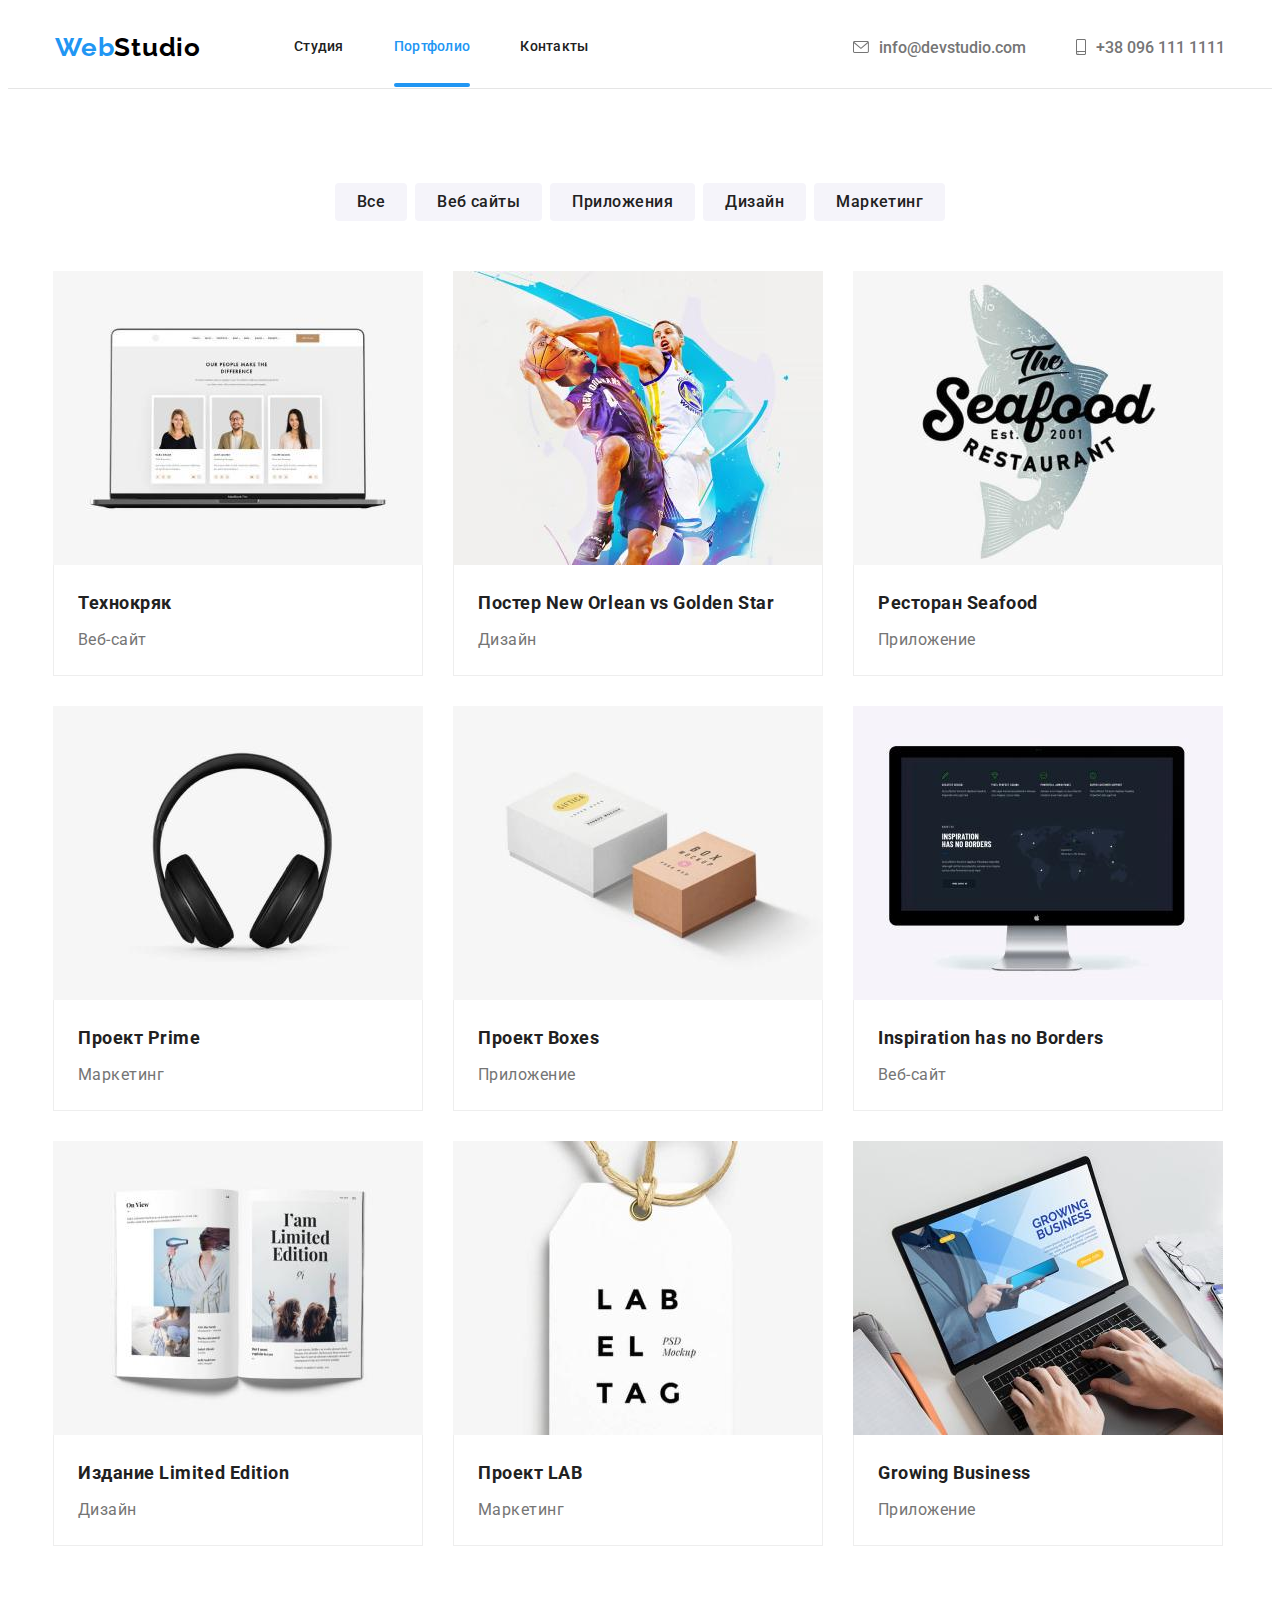
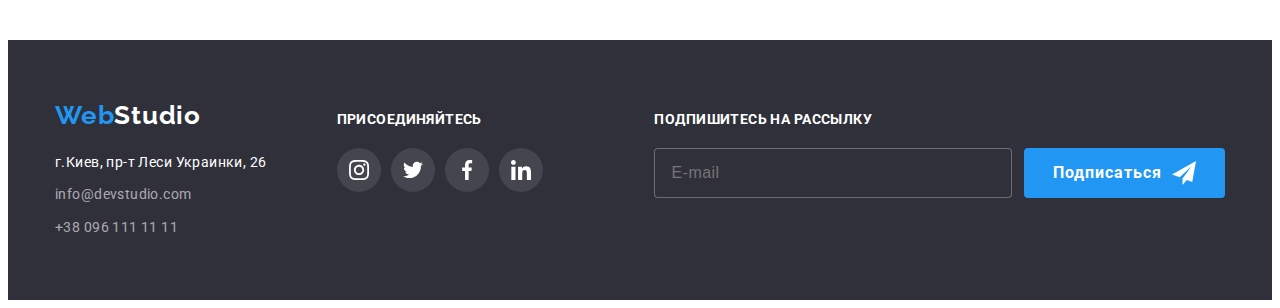
==== portfolio.html @ f805ab6b "fix" ====
<!DOCTYPE html>
<html lang="ru">
    <head>
        <meta charset="UTF-8" />
        <meta http-equiv="X-UA-Compatible" content="IE=edge" />
        <meta name="viewport" content="width=device-width, initial-scale=1.0" />
        <title>PortfolioWebStudio</title>
        <link rel="preconnect" href="https://fonts.googleapis.com" />
        <link rel="preconnect" href="https://fonts.gstatic.com" crossorigin />
        <link href="https://fonts.googleapis.com/css2?family=Raleway:wght@700&family=Roboto:wght@400;500;700;900&display=swap" rel="stylesheet" />
        <link
            rel="stylesheet"
            href="https://cdnjs.cloudflare.com/ajax/libs/modern-normalize/1.1.0/modern-normalize.min.css"
            integrity="sha512-wpPYUAdjBVSE4KJnH1VR1HeZfpl1ub8YT/NKx4PuQ5NmX2tKuGu6U/JRp5y+Y8XG2tV+wKQpNHVUX03MfMFn9Q=="
            crossorigin="anonymous"
            referrerpolicy="no-referrer"
        />
        <link rel="stylesheet" href="https://cdnjs.cloudflare.com/ajax/libs/animate.css/4.1.1/animate.min.css" />
        <link rel="stylesheet" href="./css/styles.css" />
    </head>

    <!-- body -->

    <body>
        <!-- top line bd -->
        <header class="header">
            <div class="container header-container">
                <!-- Menu Nav -->
                <nav class="header-nav current">
                    <a href="./index.html" class="header-logo link logo">Web<span class="header-logo-dark">Studio</span> </a>
                    <ul class="nav-menu list">
                        <li class="menu-item">
                            <a class="menu-link link menu-hover" href="./index.html">
                                Студия
                            </a>
                        </li>
                        <li class="menu-item">
                            <a class="menu-link link current" href="./portfolio.html">
                                Портфолио
                            </a>
                        </li>
                        <li class="menu-item">
                            <a class="menu-link link" href="Контакты"> Контакты</a>
                        </li>
                    </ul>
                </nav>
                <ul class="header-connect-menu list">
                    <li class="header-connect-item">
                        <a class="header-connect-link header-connect-mail link" href="e-mail.info@devstudio.com">
                            <svg class="envelope-icon" width="16" height="12">
                                <use href="./images/icons.svg#icon-envelope"></use>
                            </svg>
                            info@devstudio.com
                        </a>
                    </li>
                    <li class="header-connect-item">
                        <a class="header-connect-link header-connect-tel link" href="tel:+380961111111">
                            <svg class="tel-icon" width="10" height="16">
                                <use href="./images/icons.svg#icon-smartphone"></use>
                            </svg>
                            +38 096 111 1111
                        </a>
                    </li>
                </ul>
            </div>
        </header>

        <!-- main content -->
        <main>
            <!-- portfolio -->
            <section class="portfolio">
                <!-- portfolio container -->
                <!-- <div class="portfolio-container"> -->

                <!-- portfolio button -->
                <ul class="btn-list list">
                    <li class="btn-link">
                        <button class="btn-portfolio" type="button">Все</button>
                    </li>
                    <li class="btn-link">
                        <button class="btn-portfolio" type="button">Веб сайты</button>
                    </li>
                    <li class="btn-link">
                        <button class="btn-portfolio" type="button">Приложения</button>
                    </li>
                    <li class="btn-link">
                        <button class="btn-portfolio" type="button">Дизайн</button>
                    </li>
                    <li class="btn-link">
                        <button class="btn-portfolio" type="button">Маркетинг</button>
                    </li>
                </ul>

                <!-- projects -->
                <!-- projects container -->
                <ul class="projects-list list">
                    <li class="projects-item">
                        <a href="#" class="projects-link link">
                            <div class="projects-item-wrap">
                                <img src="./images/project1.jpg" width="370" height="294" alt="web site" />
                                <p class="projects-description">
                                    Технокряк это современная площадка распространения коронавируса. Компании используют эту платформу для цифрового шпионажа и атак на защищённые сервера конкурентов.
                                </p>
                            </div>
                            <div class="projects-title-container">
                                <h3 class="projects-title">Технокряк</h3>
                                <p class="projects-text">Веб-сайт</p>
                            </div>
                        </a>
                    </li>
                    <li class="projects-item">
                        <a href="#" class="projects-link link">
                            <div class="projects-item-wrap">
                                <img src="./images/project2.jpg" width="370" height="294" alt="designer poster" />
                                <p class="projects-description">
                                    Технокряк это современная площадка распространения коронавируса. Компании используют эту платформу для цифрового шпионажа и атак на защищённые сервера конкурентов.
                                </p>
                            </div>
                            <div class="projects-title-container">
                                <h3 class="projects-title">Постер New Orlean vs Golden Star</h3>
                                <p class="projects-text">Дизайн</p>
                            </div>
                        </a>
                    </li>
                    <li class="projects-item">
                        <a href="#" class="projects-link link">
                            <div class="projects-item-wrap">
                                <img src="./images/project3.jpg" width="370" height="294" alt="application restaurant" />
                                <p class="projects-description">
                                    Технокряк это современная площадка распространения коронавируса. Компании используют эту платформу для цифрового шпионажа и атак на защищённые сервера конкурентов.
                                </p>
                            </div>
                            <div class="projects-title-container">
                                <h3 class="projects-title">Ресторан Seafood</h3>
                                <p class="projects-text">Приложение</p>
                            </div>
                        </a>
                    </li>
                    <li class="projects-item">
                        <a href="#" class="projects-link link">
                            <div class="projects-item-wrap">
                                <img src="./images/project4.jpg" width="370" height="294" alt="marketing prime" />
                                <p class="projects-description">
                                    Технокряк это современная площадка распространения коронавируса. Компании используют эту платформу для цифрового шпионажа и атак на защищённые сервера конкурентов.
                                </p>
                            </div>
                            <div class="projects-title-container">
                                <h3 class="projects-title">Проект Prime</h3>
                                <p class="projects-text">Маркетинг</p>
                            </div>
                        </a>
                    </li>
                    <li class="projects-item">
                        <a href="#" class="projects-link link">
                            <div class="projects-item-wrap">
                                <img src="./images/project5.jpg" width="370" height="294" alt="application boxes" />
                                <p class="projects-description">
                                    Технокряк это современная площадка распространения коронавируса. Компании используют эту платформу для цифрового шпионажа и атак на защищённые сервера конкурентов.
                                </p>
                            </div>
                            <div class="projects-title-container">
                                <h3 class="projects-title">Проект Boxes</h3>
                                <p class="projects-text">Приложение</p>
                            </div>
                        </a>
                    </li>
                    <li class="projects-item">
                        <a href="#" class="projects-link link">
                            <div class="projects-item-wrap">
                                <img src="./images/project6.jpg" width="370" height="294" alt="web site inspiration" />
                                <p class="projects-description">
                                    Технокряк это современная площадка распространения коронавируса. Компании используют эту платформу для цифрового шпионажа и атак на защищённые сервера конкурентов.
                                </p>
                            </div>
                            <div class="projects-title-container">
                                <h3 class="projects-title">Inspiration has no Borders</h3>
                                <p class="projects-text">Веб-сайт</p>
                            </div>
                        </a>
                    </li>
                    <li class="projects-item">
                        <a href="#" class="projects-link link">
                            <div class="projects-item-wrap">
                                <img src="./images/project7.jpg" width="370" height="294" alt="designer limited edition" />
                                <p class="projects-description">
                                    Технокряк это современная площадка распространения коронавируса. Компании используют эту платформу для цифрового шпионажа и атак на защищённые сервера конкурентов.
                                </p>
                            </div>
                            <div class="projects-title-container">
                                <h3 class="projects-title">Издание Limited Edition</h3>
                                <p class="projects-text">Дизайн</p>
                            </div>
                        </a>
                    </li>
                    <li class="projects-item">
                        <a href="#" class="projects-link link">
                            <div class="projects-item-wrap">
                                <img src="./images/project8.jpg" width="370" height="294" alt="marketing lab" />
                                <p class="projects-description">
                                    Технокряк это современная площадка распространения коронавируса. Компании используют эту платформу для цифрового шпионажа и атак на защищённые сервера конкурентов.
                                </p>
                            </div>
                            <div class="projects-title-container">
                                <h3 class="projects-title">Проект LAB</h3>
                                <p class="projects-text">Маркетинг</p>
                            </div>
                        </a>
                    </li>
                    <li class="projects-item">
                        <a href="#" class="projects-link link">
                            <div class="projects-item-wrap">
                                <img src="./images/project9.jpg" width="370" height="294" alt="crowing business" />
                                <p class="projects-description">
                                    Технокряк это современная площадка распространения коронавируса. Компании используют эту платформу для цифрового шпионажа и атак на защищённые сервера конкурентов.
                                </p>
                            </div>
                            <div class="projects-title-container">
                                <h3 class="projects-title">Growing Business</h3>
                                <p class="projects-text">Приложение</p>
                            </div>
                        </a>
                    </li>
                </ul>
                <!-- </div> -->
            </section>
        </main>

        <!-- footer -->
        <footer class="footer">
            <div class="container footer-container">
                <div class="footer-nav">
                    <a class="footer-logo logo link" href="./index.html">Web<span class="footer-logo-light">Studio</span></a>

                    <!-- address -->
                    <address class="footer-address">
                        <ul class="footer-address-menu list">
                            <li class="footer-address-connect">
                                <a class="footer-address-link link" href="https://goo.gl/maps/Ejw2aS4fVwMZo3iX7" target="blank" rel="noopener noreferrer">г.Киев, пр-т Леси Украинки, 26</a>
                            </li>
                            <li class="footer-address-connect">
                                <a class="footer-address-link footer-e-mail link" href="info@devstudio.com">info@devstudio.com</a>
                            </li>
                            <li class="footer-address-connect">
                                <a class="footer-address-link footer-tel link" href="tel:+380961111111">+38 096 111 11 11</a>
                            </li>
                        </ul>
                    </address>
                </div>

                <!-- social-container -->
                <div class="social-container">
                    <b class="social-title">
                        ПРИСОЕДИНЯЙТЕСЬ
                    </b>
                    <ul class="social-nav list">
                        <li class="social-item">
                            <a href="" class="social-link social-link-dark">
                                <svg class="social-icon-white" width="20" height="20">
                                    <use href="./images/icons.svg#icon-instagram"></use>
                                </svg>
                            </a>
                        </li>
                        <li class="social-item">
                            <a href="" class="social-link social-link-dark">
                                <svg class="social-icon-white" width="20" height="20">
                                    <use href="./images/icons.svg#icon-twitter"></use>
                                </svg>
                            </a>
                        </li>
                        <li class="social-item">
                            <a href="" class="social-link social-link-dark">
                                <svg class="social-icon-white" width="20" height="20">
                                    <use href="./images/icons.svg#icon-facebook"></use>
                                </svg>
                            </a>
                        </li>
                        <li class="social-item">
                            <a href="" class="social-link social-link-dark">
                                <svg class="social-icon-white" width="20" height="20">
                                    <use href="./images/icons.svg#icon-linkedin"></use>
                                </svg>
                            </a>
                        </li>
                    </ul>
                </div>

                <!-- footer-form   -->

                <div class="footer-form-container">
                    <form action="#" class="footer-form">
                        <b class="social-title">
                            ПОДПИШИТЕСЬ НА РАССЫЛКУ
                        </b>

                        <div class="footer-form-container">
                            <label class="footer-label">
                                <input class="footer-form-input" type="email" name="user-mail" placeholder="E-mail" />
                            </label>

                            <button class="footer-form-button" type="submit">
                                Подписаться
                                <svg class="footer-icon-send" width="24" height="24">
                                    <use href="./images/icons.svg#icon-send"></use>
                                </svg>
                            </button>
                        </div>
                    </form>
                </div>
            </div>
        </footer>
    </body>
</html>
---- css/styles.css ----
:root {
--header-color: #212121;
--second-header-color: #757575;
--title-color: #FFFFFF;
--accent-color: #2196F3;
--secondary-accent-color: #188CE8;
--background-origin-color: #2F303A;
--header-logo-dark-color: #000000;
--background-team-color: #F5F4FA;
--icon-color: #AFB1B8;
--modal-btn-color: #0000001A;
--modal-button-shadow-color: #00000026;
--projects-border-color:#EEEEEE;

--projects-shadow-color: rgba(0, 0, 0, 0.25);
--modal-form-message-color: rgba(117, 117, 117, 0.5);
--modal-border-color: rgba(33, 33, 33, 0.2);
--linear-gradient-color: rgba(47, 48, 58, 0.4);
--what-we-do-color: rgba(47, 48, 58, 0.8);
--social-link-dark-color: rgba(255, 255, 255, .1);
--backdrop-color: rgba(0, 0, 0, 0.1);
--projects-description-color: rgba(33, 150, 243, 0.9);
--footer-contacts-color: rgba(255, 255, 255, 0.6);
--footer-form-color: rgba(255, 255, 255, 0.3);
--footer-form-filter-color:  rgba(0, 0, 0, 0.15);

--team-box-shadow-color: 
        0px 1px 3px rgba(0, 0, 0, 0.12), 
        0px 1px 1px rgba(0, 0, 0, 0.14),
        0px 2px 1px rgba(0, 0, 0, 0.2);
--btn-portfolio-shadow-color: 
        0px 3px 1px rgba(0, 0, 0, 0.1), 
        0px 1px 2px rgba(0, 0, 0, 0.08), 
        0px 2px 2px rgba(0, 0, 0, 0.12);
--modal-shadow-color: 
        0px 1px 3px rgba(0, 0, 0, 0.12), 
        0px 1px 1px rgba(0, 0, 0, 0.14), 
        0px 2px 1px rgba(0, 0, 0, 0.2);
   
--transition: 250ms cubic-bezier(0.4, 0, 0.2, 1);

--primary-font: Roboto,'Segoe UI', Oxygen, Ubuntu, Cantarell,'Open Sans', 'Helvetica Neue', sans-serif;;
--logo-font: Raleway;
}

html {
    box-sizing: border-box;
    scroll-behavior: inherit;
}

*,
*::after,
*::before {
    box-sizing: inherit;
}

    p, 
    h1, 
    h2, 
    h3, 
    h4, 
    h5, 
    h6 {
        margin: 0;
    } 

    ul {
        margin: 0;
        padding: 0;
    }

    body {
        font-style: normal;
        font-family: var(--primary-font);
        color:var(--header-color);
    }

    button {
        cursor: pointer;
        padding: 0;
        border: none;
        font: inherit;
        color: inherit;
        background-color: transparent;
        cursor: pointer;
    }

    address {
        font-style: normal;
        /* or */
        font-style: inherit;
        }

    img {
        display: block;
        max-width: 100%;
        height: auto;
        }

    ul {
        list-style-type: none;
        padding-left: o;
        margin: 0;
    }

    a {
        text-decoration: none;
        color: inherit;
    }

    .container {
        width: 1200px;
        padding-left: 15px;
        padding-right: 15px;
        margin-left: auto;
        margin-right: auto;
    }

    .visually-hidden {
        position: absolute;
        white-space: nowrap;
        width: 1px;
        height: 1px;
        overflow: hidden;
        border: 0;
        padding: 0;
        clip: rect(0 0 0 0);
        clip-path: inset(50%);
        margin: -1px;
    }
    
    .list {
        list-style: none;
        padding-left: 0;
        margin: 0;
    }
    
    .link {
        text-decoration: none;
        color: inherit;
    }

      /* --------------- logo --------------- */
    
    .logo {
        font-family: var(--logo-font);
        font-weight: bold;
        font-size: 26px;
        line-height: 1.19;
        letter-spacing: 0.03em;
        color: var(--accent-color);
    }

    .header-logo {
        margin-right: 93px;    
    }
    
    .header-logo-dark {
        color: var(--header-logo-dark-color);
    }

    .footer-logo {
        display: block;
        margin-bottom: 20px;
    }

    .footer-logo-light {
        color: var(--title-color);
    }

    /* --------------- header ---------------*/

    .header {
        border-bottom: 1px solid #E5E5E5;
        padding-top: 24px;
        padding-bottom: 25px;
    }

    .header-container {
        display: flex;
        align-items: center;
    }

    .header-connect-menu {
        display: flex;
        align-items: center;
        margin-left: auto;
    }
    
    .envelope-icon,
    .tel-icon {
        fill: currentColor;
        margin-right: 10px;
    }

    /* --------------- nav --------------- */

   .header-nav .current {
        color: var(--accent-color);
    } 
    .header-nav {
        display: flex;
        align-items: center;
    }

   .nav-menu {
        display: flex;
        font-size: 14px; 
        line-height: 1.14;
    }

    .menu-link {
        font-weight: 500;
        letter-spacing: 0.02em;
        color: var(--header-color);
        transition: color var(--transition);
        position: relative;
    }

    .menu-link.current::after {
        content: "";
        width: 100%;
        height: 4px;
        bottom: -33px;
        left: 0;
        border-radius: 2px;
        display: block;
        background-color: var(--accent-color);
        position: absolute;
    }

    .menu-item:not(:last-child),
    .header-connect-item:not(:last-child) {
        margin-right: 50px;
    }
    
    .menu-link:hover, 
    .menu-link:focus {
        color: var(--accent-color);
    }
    
    .header-connect-link {
        display: flex;
        align-items: center;
        font-weight: 500;
        color: var(--second-header-color);
        transition: color var(--transition);
    }
    
    .header-connect-link:hover, 
    .header-connect-link:focus {
        color: var(--accent-color);
    }
    
    /* --------------- hero --------------- */
    
    .hero {
        padding-top: 200px;
        padding-bottom: 200px;
        background-color: var(--background-origin-color);
        background-image: linear-gradient(var(--linear-gradient-color),
        var(--linear-gradient-color)),
        url(../images/img-hero.jpg);
        background-repeat: no-repeat;
        background-size: cover;
        background-position: center;
        max-width: 1600px;
        margin: 0 auto;
    }

    .hero-container {
        display: column;
    }
    
    .hero-title {
        font-weight: 900;
        font-size: 44px;
        line-height: 1.36;
        text-align: center;
        letter-spacing: 0.06em;
        text-transform: uppercase;
        color: var(--title-color);
        width: 696px;
        margin: 0 auto;
        margin-bottom: 30px;
    }
    
    /* --------------- hero button --------------- */
    
    .hero-btn,
    .projects-text {
        font-size: 16px;
        line-height: 1.87;
    }
    
    .hero-btn {
        cursor: pointer;
        font-family: inherit;
        font-weight: bold;
        display: block;
        padding: 10px 32px;
        letter-spacing: 0.06em;
        color: var(--title-color);
        background-color: var(--accent-color);
        border-radius: 4px;
        margin: 0 auto;
        transition: background-color var(--transition),
        color var(--transition);
    }

    .hero-btn:hover, 
    .hero-btn:focus {
        background-color: var(--secondary-accent-color);
    }
    
    /* --------------- items --------------- */

    .feature-item:not(:last-child),
    .typography-item:not(:last-child),
    .team-item:not(:last-child){
    margin-right: 30px;
    }
    
    /* --------------- feature --------------- */
    
    .feature {
        padding-top: 94px;
        padding-bottom: 94px;
    }

    .feature-list {
        display: flex;
    }

    .feature-item {
        width: 270px;
    }

    .icon-feature {
        display: flex;
        align-items: center;
        justify-content: center;
        width: 100%;
        height: 120px;
        background-color: var(--background-team-color);
        border-radius: 4px;
        margin-bottom: 30px;
    }

    .feature-title {
        font-style: normal;
        font-weight: bold;
        font-size: 14px;
        line-height: 1.14;
        letter-spacing: 0.03em;
        text-transform: uppercase;
        color: var(--header-color);
        margin-bottom: 10px;
    }
    
    .feature-text {
        font-size: 14px;
        line-height: 1.71;
        letter-spacing: 0.03em;
        color: var(--second-header-color);
    }
        
    /* --------------- typography --------------- */

    .typography {
        padding-bottom: 94px;
    }

    .typography-list {
        display: flex;
        justify-content: space-between;
    }

    .typography-item {
        width: 370px;
    }

    .typography-item-thumb {
        display: flex;
        position: relative;
        background-color: var(--linear-gradient-color);
    }


   .typography-thumb-about {
        width: 100%;
        text-align: center;
        max-width: 100%;
        height: 70px;
        padding-top: 27px;
        padding-bottom: 27px;
        position: absolute;
        background-color: var(--what-we-do-color);
        bottom: 0;
    }

    .typography-item-about {
        font-weight: bold;
        font-size: 14px;
        line-height: 1.14;
        letter-spacing: 0.03em;
        text-transform: uppercase;
        color: var(--title-color);
    }

    .what-we-do-item-text {
    font-weight: 700;
    font-size: 14px;
    line-height: 1.14px;
    letter-spacing: 0.03em;
    text-transform: uppercase;
    color: var(--secondary-title-color);
    display: flex;
    align-items: center;
    justify-content: center;
    position: absolute;
    bottom: 0;
    width: 100%;
    height: 70px;
    background-color: var(--what-we-do-color);
}

    .typography-title,
    .team-title, 
    .clients-title {
        font-style: normal;
        font-weight: bold;
        font-size: 36px;
        line-height: 1.16;
        text-align: center;
        letter-spacing: 0.03em;
        color: var(--header-color);
        margin-bottom: 50px;
    }

    /* --------------- team --------------- */

    .team {
        padding-top: 94px;
        padding-bottom: 94px;
        background-color:var(--background-team-color);
    }

    .team-container {
        padding-top: 30px;
        padding-bottom: 30px;
    }

    .team-list {
        font-size: 16px;
        line-height: 1.19x;
        text-align: center;
        letter-spacing: 0.03em;
        display: flex;
    }

    .team-item {
        background-color: var(--title-color);
        box-shadow: var(--team-box-shadow-color);
    }

    .team-item-title {
        margin-bottom: 10px;
        font-weight: 500;
        color: var(--header-color);
    }
    
    .team-item-text {
        font-weight: normal;
        color: var(--second-header-color);
        margin-bottom: 16px;
    }

/* --------------- social icons --------------- */

    .social-list {
        display: flex;
        justify-content: center;
    }

    .social-item {
        width: 44px;
        height: 44px;
        margin-right: 10px;
    }

    .social-item:last-child {
        margin-right: 0;
    }

    .social-icon {
        fill: var(--icon-color);
        transition: fill var(--transition);
    }

    .social-link {
        width: 100%;
        height: 100%;
        background-color: var(--title-color);
        border-radius: 50%;
        display: flex;
        align-items: center;
        justify-content: center;
        transition: background-color var(--transition);
    }

    .social-link:hover,
    .social-link:focus {
        background-color: var(--accent-color);
    }

    .social-link:hover .social-icon,
    .social-link:focus .social-icon {
        fill: var(--title-color);
    }

    /* --------------- our clients --------------- */

    
    .clients {
        padding-top: 94px;
        padding-bottom: 94px;
    }

    .clients-list {
        display: flex;
    }

    .clients-item {
        width: 170px;
        height: 92px;
    }

    .clients-item:not(:last-child) {
        margin-right: 30px;
    }

  
    .clients-link {
        width: 100%;
        height: 100%;
        display: flex;
        align-items: center;
        justify-content: center;
        border: 1px solid var(--icon-color);
        border-radius: 4px;
        color: var(--icon-color);
        transition: color var(--transition),
        border-color var(--transition);
    }

    .clients-link:hover,
    .clients-link:focus {
        border-color: var(--accent-color);
        color: var(--accent-color);
   
    }

      .clients-icon {
        fill: currentColor;
    }
    
    /* --------------- portfolio --------------- */

    .portfolio {
        padding-top: 94px;
        padding-right: 15px;
        padding-bottom: 94px;
        padding-left: 15px;
    }

    /* --------------- portfolio button -------------- */


    .btn-list {
        display: flex;
        padding-bottom: 50px;
        justify-content: center;
    }  

    .btn-link:not(:last-child) {
        margin-right: 8px;
    }

    .btn-portfolio {
        padding-top: 6px;
        padding-right: 22px;
        padding-bottom: 6px;
        padding-left: 22px;
        font-weight: 500;
        font-size: 16px;
        line-height: 1.63;
        align-items: center;
        text-align: center;
        letter-spacing: 0.03em;
        color: var(--header-color);
        background-color: var(--background-team-color);
        border-radius: 4px;
        transition: background-color var(--transition),
        color var(--transition),
        box-shadow var(--transition);
    }

    .btn-portfolio:hover, 
    .btn-portfolio:focus {
        color: var(--title-color);
        background-color: var(--accent-color);
        box-shadow: var(--btn-portfolio-shadow-color);

    }

/* --------------- our projects -------------- */

     .projects-list {
        display: flex;
        flex-wrap: wrap;
        margin-top: -30px;
        margin-right: -30px;
    }

    .projects-item {
        flex-basis: calc ((100%-3*30px) / 3);
        margin-top: 30px;
        margin-left: 30px;
    }

    .projects-link:hover .projects-description,
    .projects-link:focus .projects-description {
        transform: translateY(0);
    }

    .projects-link {
        display: block;
        cursor: pointer;
        position: relative;
        transition: background-color var(--transition);  
    }

    .projects-item-wrap {
        position: relative;
        overflow: hidden;
    }

    .projects-link:hover,
    .projects-link:focus {
        box-shadow: 0px 4px 4px var(--projects-shadow-color);
        transform: translate(0);
     }

    .projects-description {
        width: 100%;
        height: 100%;
        position: absolute;
        top: 0;
        left: 0;
        color: var(--title-color);
        line-height: 1.5;
        background-color: var(--projects-description-color);
        padding: 63px 24px;
        transform: translateY(100%);
        transition: transform var(--transition);
     }

    .projects-title-container {
        background-color: var(--title-color);
        border: 1px solid var(--projects-border-color);
        box-sizing: border-box;
        padding-top: 20px;
        padding-bottom: 20px;
        padding-left: 24px;
        border-top: none;
        text-align: left;
    }

    .projects-title {
        font-weight: bold;
        font-size: 18px;
        line-height: 2;
        letter-spacing: 0.03em;
        margin-bottom: 4px;
    }
    
    .projects-text {
        font-weight: normal;
        letter-spacing: 0.03em;
        color: var(--second-header-color);
    }
    
     /* --------------- footer --------------- */
    
    .footer {
        background-color: var(--background-origin-color);
        padding-top: 60px;
        padding-bottom: 60px;
    }

    .footer-container {
        display: flex;
        align-items: baseline;   
    }

    .footer-nav {
        margin-right: 70px;
    }

    .footer-address {
        font-style: normal;
    }

    .footer-address-menu {
        display: inline-block;
    }

    .footer-address-connect:not(:last-child) {
        margin-bottom: 9px;
    }
    
    /* --------------- footer address ---------------  */
    
    .footer-address-link {
        display: block;
        font-style: normal;
        font-weight: normal;
        font-size: 14px; 
        line-height: 1.7;
        letter-spacing: 0.03em;
        color: var(--title-color);
        transition: color var(--transition); 
    }
    
    .footer-address-link:hover,
    .footer-address-link:focus {
        color: var(--accent-color);        
    }
    
    .footer-e-mail, 
    .footer-tel {
        color: var(--footer-contacts-color);
    }

    /* -------------- footer social-nav ---------------- */

    .social-container {
        margin-left: 0;
        margin-right: auto;
    }

    .social-title {
        font-weight: bold;
        font-size: 14px;
        line-height: 1.14;
        letter-spacing: 0.03em;
        text-transform: uppercase;
        color: var(--title-color);
        margin-bottom: 20px;
        display: block;
    }

    .social-nav {
        display: flex;
    }


    .social-icon-white {
        fill: var(--title-color);
    }


    .social-link-dark {
        background-color: var(--social-link-dark-color);
    }

    /* --------------- footer form --------------- */

    .footer-form-container {
        display: flex;
        margin-right: 0;
        margin-left: auto;
    }

    .form-container {
        display: flex; 
        align-items: center;
    }

    .footer-form {
        padding-right: 0;
        margin-right: 0;
    }

    .footer-label {
        margin-right: 12px;
    }

    .footer-form-input {
        font-size: 16px;
        line-height: 1.25;
        letter-spacing: 0.03em;
        height: 50px;
        width: 358px;
        align-items: center;
        padding-left: 16px;
        color: var(--title-color);
        border: 1px solid var(--footer-form-color);
        filter: drop-shadow 0px 4px 4px var(--footer-form-filter-color);
        border-radius: 4px;
        background-color: var(--background-origin-color);
        transition: border var(--transition);   
    }

    .footer-form-input:focus {
        outline: none;
        border-color: var(--accent-color);
    }

    .footer-form-button {
        display: flex;
        align-items: center;
        font-weight: bold;
        font-size: 16px;
        line-height: 1.87;
        letter-spacing: 0.06em;
        color: var(--title-color);
        background-color: var(--accent-color);
        border-radius: 4px;
        padding: 10px 29px;
    }

    .footer-icon-send {
        margin-left: 10px;
    }

    /* --------------- modal ---------- */

    .backdrop {
        position: fixed;
        top: 0;
        left: 0;
        width: 100vw;
        height: 100vh;
        background-color: var(--backdrop-color);
        opacity: 1;
        visibility: visible;
        pointer-events: auto;
        transition: opacity var(--transition),
        visibility var(--transition);
    }

    .backdrop .is-hidden .modal {
        transform: rotate(180deg);
        transition: transform var(--transition);
    }

    .modal {
        position: absolute;
        width: 528px;
        min-height: 581px;
        background-color: var(--title-color);
        box-shadow: var(--modal-shadow-color);
        border-radius: 4px;
        top: 50%;
        left: 50%;
        transform: translate(-50%, -50%);
        align-items: center;
        padding: 40px;
    }

    /* -------------- modal button-close --------------- */

    .modal-btn-close {
        position: absolute;
        border: 1px solid var(--modal-btn-color);
        top: 10px;
        right: 10px;
        width: 30px;
        height: 30px;
        border-radius: 50%;
        display: flex;
        align-items: center;
        justify-content: center;
        background-color: transparent;
        transition: transform-color var(--transition);
    }

    .modal-btn-close:hover,
    .modal-btn-close:focus {
        color: var(--accent-color);
    }

    .modal-close-icon {
        fill: currentColor;
    }

     /* -------------- modal form --------------- */

    .backdrop.is-hidden {
        visibility: hidden;
        opacity: 0;
        pointer-events: none;
    }

    .modal-form {
        display: flex;
        flex-direction: column;
        width: 100%;
        height: 100%; 
    }

    .modal-form-head {
        font-size: 20px;
        line-height: 1.15px;
        letter-spacing: 0.03em;
        color: var(--header-color);
        font-weight: 700;
        text-align: center;
        margin-bottom: 12px;
    }

    .modal-form-field {
        font-size: 12px;
        line-height: 1.16;
        margin-top: 10px;
        color: var(--second-header-color);
    }

    .modal-form-wrapper {
        position: relative;
        display: block;
        margin-top: 6px;
    }

    .modal-form-input {
        width: 100%;
        height: 40px;
        padding-left: 30px;
        margin-top: 4px;
        border: 1px solid var(--modal-border-color); 
        border-radius: 4px;
        color: var(--header-color);
        transition: border-color var(--transition);
    }

    .modal-form-input:focus {
        outline: none;
        border-color: var(--accent-color);
    }

    .modal-form-icon {
        position: absolute;
        top: 50%;
        left: 0;
        padding: 12px;
        transform: translateY(-50%);
        display: block;
        width: 18px;
        transition: animation var(--transition);
    }

    .modal-form-input:focus + .modal-form-icon {
        color: var(--accent-color);
        fill: var(--accent-color);
    }

    .modal-form-message {
        width: 100%;
        height: 120px;
        margin-top: 4px;
        padding: 12px 16px ;
        margin-bottom: 20px;
        border-radius: 4px;
        transition: border-color var(--transition);
    }

    .modal-form-message::placeholder {
        font-size: 14px;
        line-height: 1.14;
        letter-spacing: 0.01em;
        color: var(--modal-form-message-color);
     }

     .modal-form-message:focus {
        outline: none;
        border-color: var(--accent-color);
     }

    .checkbox {
        -webkid-appearance: none;
        -moz-appearance: none;
        appearance: none;
        position: absolute;
    }

    .modal-form-checkbox-label {
        display: flex;
        align-items: center;
        font-size: 14px;
        line-height: 1.7px;
        margin-bottom: 30px;
        color: var(--second-header-color);
    } 

    .modal-form-checkbox-label::before {
        display: block;
        content:'';
        width: 16px;
        height: 15px;
        margin-right: 6px;
        border: 2px solid var(--header-color);
        border-radius: 2px;
        cursor: pointer;
    }

    .modal-form-checkbox:checked + 
    .modal-form-checkbox-label::before {
        border-color: var(--accent-color);
        background-color: var(--accent-color);
        background-image: url(../images/icon-check.svg);
        background-size: contain;
        background-origin: border-box;
    }     

    .modal-accept-policy {
        color: var(--accent-color);
        position: relative;
    }

    .modal-accept-policy::after {
        content: "";
        width: 100%;
        height: 1px;
        bottom: -6px;
        left: 0;
        border-radius: 2px;
        display: block;
        background-color: var(--accent-color);
        position: absolute;
    }

     /* -------------- modal button --------------- */

    .modal-form-button {
        cursor: pointer;
        width:200px;
        height: 50px;
        font-weight: bold;
        letter-spacing: 0.06em;     
        margin: 0 auto;
        color:var(--title-color);
        background-color:var(--accent-color);
        border-radius: 4px;
        box-shadow: 0px 4px 4px 0px var(--modal-button-shadow-color);
        transition: background-color var(--transition),
        color var(--transition);
    }

    .modal-form-button:hover,
    .modal-form-button:focus {
        background-color: var(--secondary-accent-color);
    }
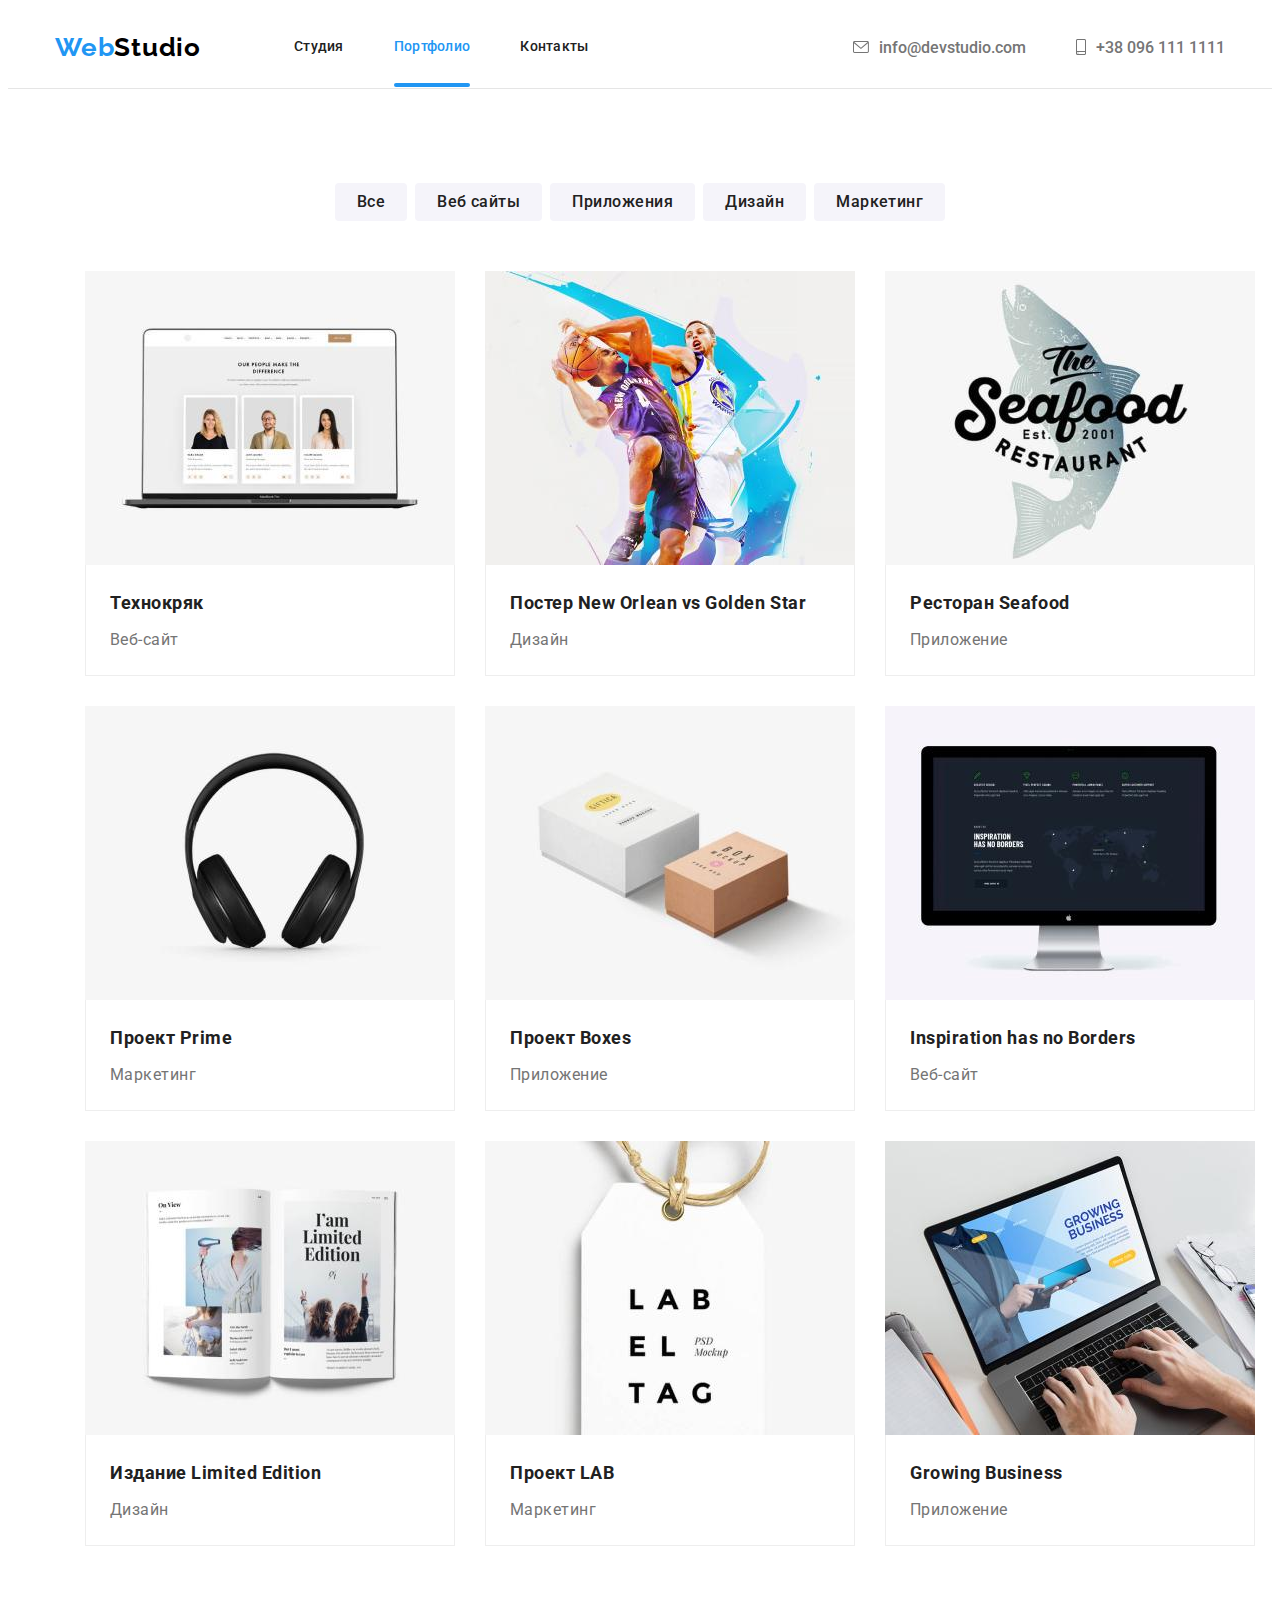
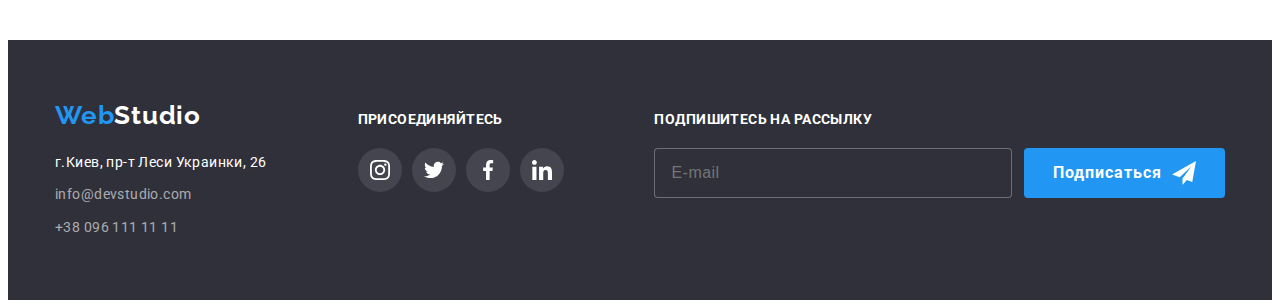
==== commit 62f76ee6: "fix" ====
--- a/portfolio.html
+++ b/portfolio.html
@@ -93,6 +93,7 @@
 
                 <!-- projects -->
                 <!-- projects container -->
+                <div class="container">
                 <ul class="projects-list list">
                     <li class="projects-item">
                         <a href="#" class="projects-link link">
@@ -221,7 +222,7 @@
                         </a>
                     </li>
                 </ul>
-                <!-- </div> -->
+                </div>
             </section>
         </main>
 
@@ -297,7 +298,7 @@
                                 <input class="footer-form-input" type="email" name="user-mail" placeholder="E-mail" />
                             </label>
 
-                            <button class="footer-form-button" type="submit">
+                            <button class="footer-btn" type="submit">
                                 Подписаться
                                 <svg class="footer-icon-send" width="24" height="24">
                                     <use href="./images/icons.svg#icon-send"></use>
--- a/css/styles.css
+++ b/css/styles.css
@@ -16,7 +16,7 @@
 --modal-form-message-color: rgba(117, 117, 117, 0.5);
 --modal-border-color: rgba(33, 33, 33, 0.2);
 --linear-gradient-color: rgba(47, 48, 58, 0.4);
---what-we-do-color: rgba(47, 48, 58, 0.8);
+--typography-thumb-color: rgba(47, 48, 58, 0.8);
 --social-link-dark-color: rgba(255, 255, 255, .1);
 --backdrop-color: rgba(0, 0, 0, 0.1);
 --projects-description-color: rgba(33, 150, 243, 0.9);
@@ -187,11 +187,6 @@
         margin-left: auto;
     }
     
-    .envelope-icon,
-    .tel-icon {
-        fill: currentColor;
-        margin-right: 10px;
-    }
 
     /* --------------- nav --------------- */
 
@@ -237,6 +232,12 @@
     .menu-link:hover, 
     .menu-link:focus {
         color: var(--accent-color);
+    }
+
+    .envelope-icon,
+    .tel-icon {
+        fill: currentColor;
+        margin-right: 10px;
     }
     
     .header-connect-link {
@@ -386,7 +387,6 @@
         background-color: var(--linear-gradient-color);
     }
 
-
    .typography-thumb-about {
         width: 100%;
         text-align: center;
@@ -395,7 +395,7 @@
         padding-top: 27px;
         padding-bottom: 27px;
         position: absolute;
-        background-color: var(--what-we-do-color);
+        background-color: var(--typography-thumb-color);
         bottom: 0;
     }
 
@@ -407,23 +407,6 @@
         text-transform: uppercase;
         color: var(--title-color);
     }
-
-    .what-we-do-item-text {
-    font-weight: 700;
-    font-size: 14px;
-    line-height: 1.14px;
-    letter-spacing: 0.03em;
-    text-transform: uppercase;
-    color: var(--secondary-title-color);
-    display: flex;
-    align-items: center;
-    justify-content: center;
-    position: absolute;
-    bottom: 0;
-    width: 100%;
-    height: 70px;
-    background-color: var(--what-we-do-color);
-}
 
     .typography-title,
     .team-title, 
@@ -701,12 +684,13 @@
 
     .footer-container {
         display: flex;
-        align-items: baseline;   
-    }
-
-    .footer-nav {
+        align-items: baseline;
+        justify-content: space-between;
+    }
+
+    /* .footer-nav {
         margin-right: 70px;
-    }
+    } */
 
     .footer-address {
         font-style: normal;
@@ -745,10 +729,10 @@
 
     /* -------------- footer social-nav ---------------- */
 
-    .social-container {
+    /* .social-container {
         margin-left: 0;
         margin-right: auto;
-    }
+    } */
 
     .social-title {
         font-weight: bold;
@@ -779,8 +763,8 @@
 
     .footer-form-container {
         display: flex;
-        margin-right: 0;
-        margin-left: auto;
+        /* margin-right: 0;
+        margin-left: auto; */
     }
 
     .form-container {
@@ -818,7 +802,7 @@
         border-color: var(--accent-color);
     }
 
-    .footer-form-button {
+    .footer-btn {
         display: flex;
         align-items: center;
         font-weight: bold;
@@ -913,7 +897,7 @@
 
     .modal-form-head {
         font-size: 20px;
-        line-height: 1.15px;
+        line-height: 1.15;
         letter-spacing: 0.03em;
         color: var(--header-color);
         font-weight: 700;
@@ -937,8 +921,7 @@
     .modal-form-input {
         width: 100%;
         height: 40px;
-        padding-left: 30px;
-        margin-top: 4px;
+        padding-left: 37px;
         border: 1px solid var(--modal-border-color); 
         border-radius: 4px;
         color: var(--header-color);
@@ -974,6 +957,7 @@
         margin-bottom: 20px;
         border-radius: 4px;
         transition: border-color var(--transition);
+        resize: none;
     }
 
     .modal-form-message::placeholder {
@@ -1022,6 +1006,7 @@
         background-image: url(../images/icon-check.svg);
         background-size: contain;
         background-origin: border-box;
+        background-repeat: no-repeat;
     }     
 
     .modal-accept-policy {
@@ -1043,7 +1028,7 @@
 
      /* -------------- modal button --------------- */
 
-    .modal-form-button {
+    .modal-btn {
         cursor: pointer;
         width:200px;
         height: 50px;
@@ -1058,7 +1043,7 @@
         color var(--transition);
     }
 
-    .modal-form-button:hover,
-    .modal-form-button:focus {
+    .modal-btn:hover,
+    .modal-btn:focus {
         background-color: var(--secondary-accent-color);
     }
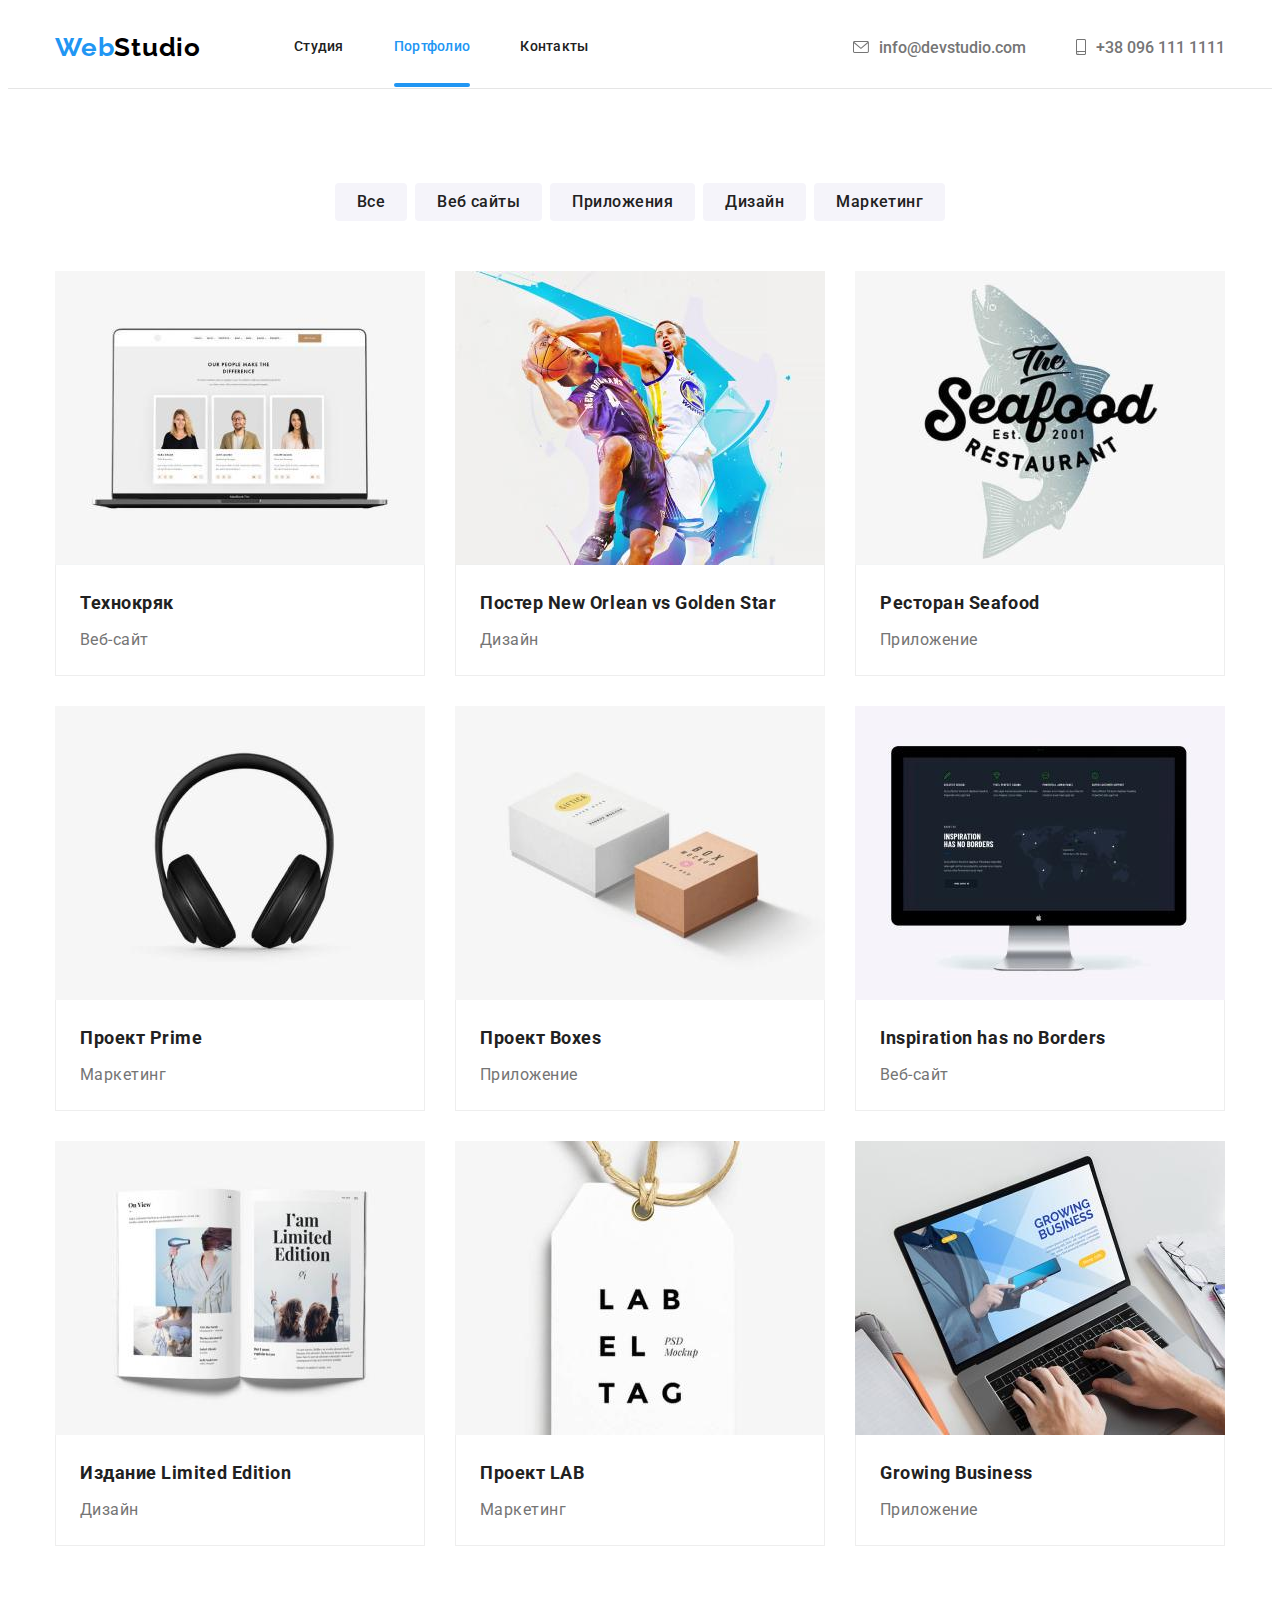
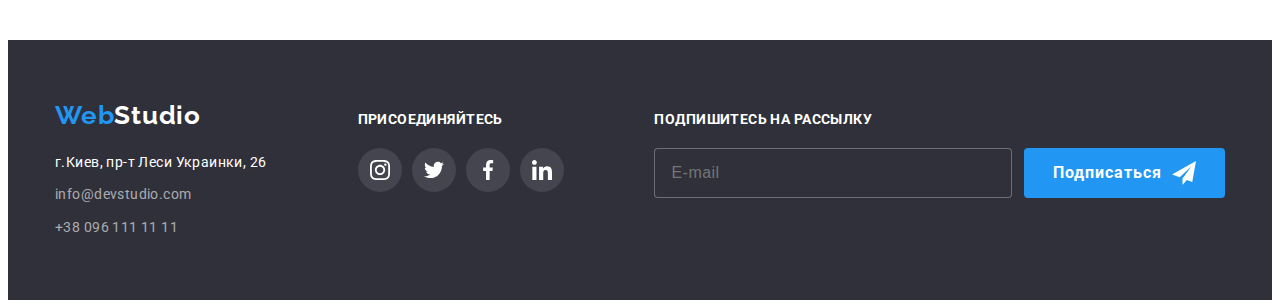
==== commit c4344f7f: "fix" ====
--- a/portfolio.html
+++ b/portfolio.html
@@ -69,11 +69,12 @@
         <main>
             <!-- portfolio -->
             <section class="portfolio">
+
                 <!-- portfolio container -->
-                <!-- <div class="portfolio-container"> -->
-
-                <!-- portfolio button -->
-                <ul class="btn-list list">
+                <div class="container">
+
+                    <!-- portfolio button -->
+                <ul class="btn-list list">  
                     <li class="btn-link">
                         <button class="btn-portfolio" type="button">Все</button>
                     </li>
@@ -92,8 +93,7 @@
                 </ul>
 
                 <!-- projects -->
-                <!-- projects container -->
-                <div class="container">
+
                 <ul class="projects-list list">
                     <li class="projects-item">
                         <a href="#" class="projects-link link">
--- a/css/styles.css
+++ b/css/styles.css
@@ -552,9 +552,7 @@
 
     .portfolio {
         padding-top: 94px;
-        padding-right: 15px;
         padding-bottom: 94px;
-        padding-left: 15px;
     }
 
     /* --------------- portfolio button -------------- */
@@ -594,7 +592,6 @@
         color: var(--title-color);
         background-color: var(--accent-color);
         box-shadow: var(--btn-portfolio-shadow-color);
-
     }
 
 /* --------------- our projects -------------- */
@@ -603,11 +600,11 @@
         display: flex;
         flex-wrap: wrap;
         margin-top: -30px;
-        margin-right: -30px;
+        margin-left: -30px;
     }
 
     .projects-item {
-        flex-basis: calc ((100%-3*30px) / 3);
+        flex-basis: calc(100% / 3 - 30px);
         margin-top: 30px;
         margin-left: 30px;
     }
@@ -763,8 +760,6 @@
 
     .footer-form-container {
         display: flex;
-        /* margin-right: 0;
-        margin-left: auto; */
     }
 
     .form-container {
@@ -833,6 +828,7 @@
         pointer-events: auto;
         transition: opacity var(--transition),
         visibility var(--transition);
+        animatio
     }
 
     .backdrop .is-hidden .modal {
@@ -843,7 +839,6 @@
     .modal {
         position: absolute;
         width: 528px;
-        min-height: 581px;
         background-color: var(--title-color);
         box-shadow: var(--modal-shadow-color);
         border-radius: 4px;
@@ -942,6 +937,7 @@
         display: block;
         width: 18px;
         transition: animation var(--transition);
+        line-height: 0;
     }
 
     .modal-form-input:focus + .modal-form-icon {
@@ -956,6 +952,7 @@
         padding: 12px 16px ;
         margin-bottom: 20px;
         border-radius: 4px;
+        border: 1px solid var(--modal-border-color); 
         transition: border-color var(--transition);
         resize: none;
     }
@@ -982,6 +979,7 @@
     .modal-form-checkbox-label {
         display: flex;
         align-items: center;
+        justify-content: center;
         font-size: 14px;
         line-height: 1.7px;
         margin-bottom: 30px;
@@ -1004,10 +1002,17 @@
         border-color: var(--accent-color);
         background-color: var(--accent-color);
         background-image: url(../images/icon-check.svg);
-        background-size: contain;
-        background-origin: border-box;
+        background-size: cover;
+        background-position: center;
+        /* background-size: contain; */
+        /* background-origin: border-box; */
         background-repeat: no-repeat;
-    }     
+    }    
+    
+    .modal-form-checkbox:focus + 
+    .modal-form-checkbox-label::before {
+        outline: 2px solid var(--accent-color)
+    }
 
     .modal-accept-policy {
         color: var(--accent-color);
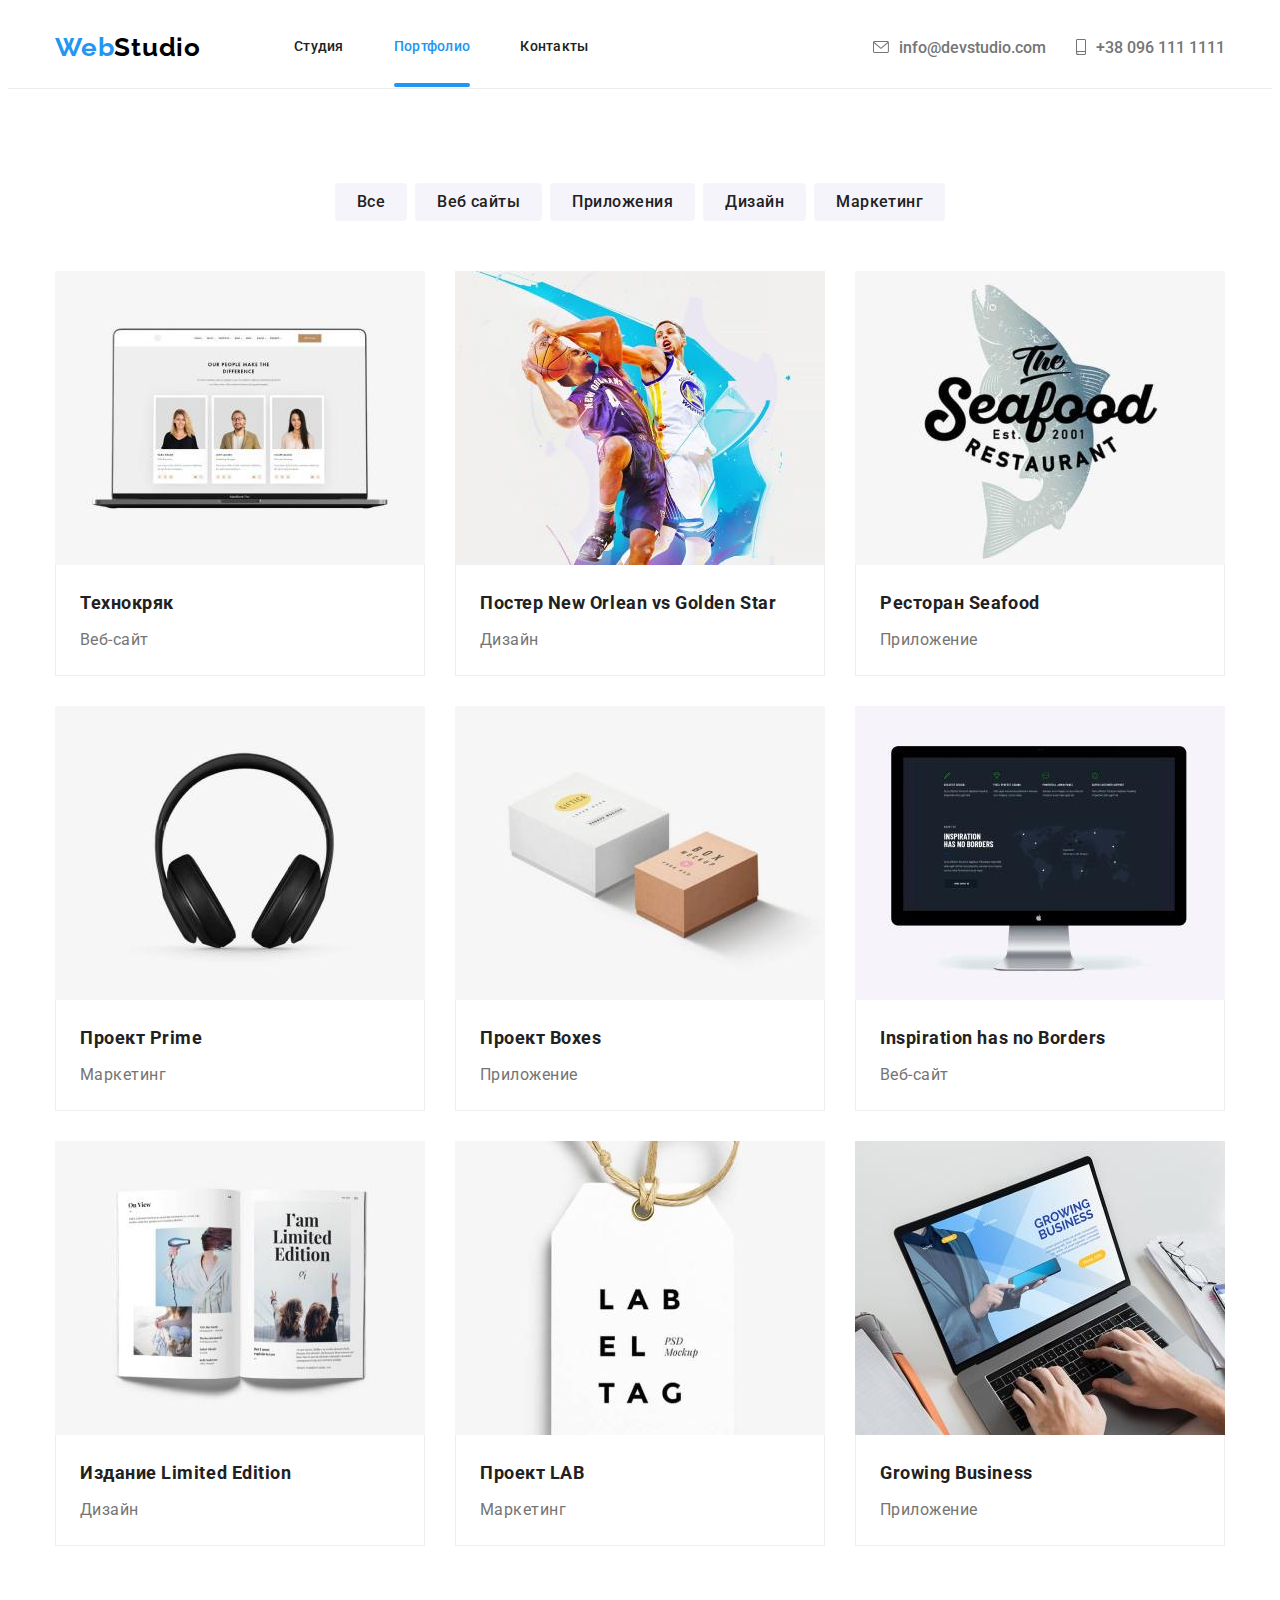
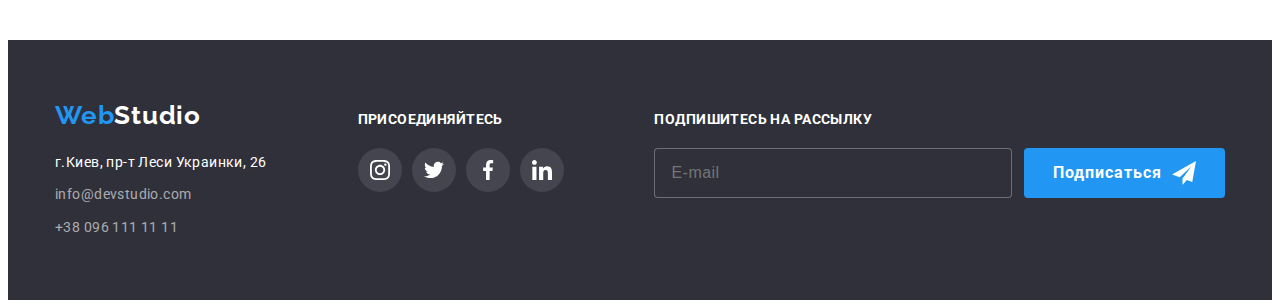
==== commit 774c696a: "fix" ====
--- a/portfolio.html
+++ b/portfolio.html
@@ -44,17 +44,17 @@
                         </li>
                     </ul>
                 </nav>
-                <ul class="header-connect-menu list">
-                    <li class="header-connect-item">
-                        <a class="header-connect-link header-connect-mail link" href="e-mail.info@devstudio.com">
+                <ul class="header-contacts list">
+                    <li class="header-contacts-item">
+                        <a class="header-contacts-link header-contacts-mail link" href="e-mail.info@devstudio.com">
                             <svg class="envelope-icon" width="16" height="12">
                                 <use href="./images/icons.svg#icon-envelope"></use>
                             </svg>
                             info@devstudio.com
                         </a>
                     </li>
-                    <li class="header-connect-item">
-                        <a class="header-connect-link header-connect-tel link" href="tel:+380961111111">
+                    <li class="header-contacts-item">
+                        <a class="header-contacts-link header-contacts-tel link" href="tel:+380961111111">
                             <svg class="tel-icon" width="10" height="16">
                                 <use href="./images/icons.svg#icon-smartphone"></use>
                             </svg>
@@ -74,21 +74,21 @@
                 <div class="container">
 
                     <!-- portfolio button -->
-                <ul class="btn-list list">  
-                    <li class="btn-link">
-                        <button class="btn-portfolio" type="button">Все</button>
-                    </li>
-                    <li class="btn-link">
-                        <button class="btn-portfolio" type="button">Веб сайты</button>
-                    </li>
-                    <li class="btn-link">
-                        <button class="btn-portfolio" type="button">Приложения</button>
-                    </li>
-                    <li class="btn-link">
-                        <button class="btn-portfolio" type="button">Дизайн</button>
-                    </li>
-                    <li class="btn-link">
-                        <button class="btn-portfolio" type="button">Маркетинг</button>
+                <ul class="portfolio-btn-list list">  
+                    <li class="portfolio-btn-link">
+                        <button class="portfolio-btn" type="button">Все</button>
+                    </li>
+                    <li class="portfolio-btn-link">
+                        <button class="portfolio-btn" type="button">Веб сайты</button>
+                    </li>
+                    <li class="portfolio-btn-link">
+                        <button class="portfolio-btn" type="button">Приложения</button>
+                    </li>
+                    <li class="portfolio-btn-link">
+                        <button class="portfolio-btn" type="button">Дизайн</button>
+                    </li>
+                    <li class="portfolio-btn-link">
+                        <button class="portfolio-btn" type="button">Маркетинг</button>
                     </li>
                 </ul>
 
--- a/css/styles.css
+++ b/css/styles.css
@@ -11,6 +11,7 @@
 --modal-btn-color: #0000001A;
 --modal-button-shadow-color: #00000026;
 --projects-border-color:#EEEEEE;
+--header-border-color: #ECECEC;
 
 --projects-shadow-color: rgba(0, 0, 0, 0.25);
 --modal-form-message-color: rgba(117, 117, 117, 0.5);
@@ -171,7 +172,7 @@
     /* --------------- header ---------------*/
 
     .header {
-        border-bottom: 1px solid #E5E5E5;
+        border-bottom: 1px solid var(--header-border-color);
         padding-top: 24px;
         padding-bottom: 25px;
     }
@@ -181,7 +182,7 @@
         align-items: center;
     }
 
-    .header-connect-menu {
+    .header-contacts {
         display: flex;
         align-items: center;
         margin-left: auto;
@@ -224,9 +225,12 @@
         position: absolute;
     }
 
-    .menu-item:not(:last-child),
-    .header-connect-item:not(:last-child) {
+    .menu-item:not(:last-child) {
         margin-right: 50px;
+    }
+
+    .header-contacts-item:not(:last-child) {
+        margin-right: 30px;
     }
     
     .menu-link:hover, 
@@ -240,7 +244,7 @@
         margin-right: 10px;
     }
     
-    .header-connect-link {
+    .header-contacts-link {
         display: flex;
         align-items: center;
         font-weight: 500;
@@ -248,8 +252,8 @@
         transition: color var(--transition);
     }
     
-    .header-connect-link:hover, 
-    .header-connect-link:focus {
+    .header-contacts-link:hover, 
+    .header-contacts-link:focus {
         color: var(--accent-color);
     }
     
@@ -558,17 +562,17 @@
     /* --------------- portfolio button -------------- */
 
 
-    .btn-list {
+    .portfolio-btn-list {
         display: flex;
         padding-bottom: 50px;
         justify-content: center;
     }  
 
-    .btn-link:not(:last-child) {
+    .portfolio-btn-link:not(:last-child) {
         margin-right: 8px;
     }
 
-    .btn-portfolio {
+    .portfolio-btn {
         padding-top: 6px;
         padding-right: 22px;
         padding-bottom: 6px;
@@ -587,8 +591,8 @@
         box-shadow var(--transition);
     }
 
-    .btn-portfolio:hover, 
-    .btn-portfolio:focus {
+    .portfolio-btn:hover, 
+    .portfolio-btn:focus {
         color: var(--title-color);
         background-color: var(--accent-color);
         box-shadow: var(--btn-portfolio-shadow-color);
@@ -828,7 +832,6 @@
         pointer-events: auto;
         transition: opacity var(--transition),
         visibility var(--transition);
-        animatio
     }
 
     .backdrop .is-hidden .modal {
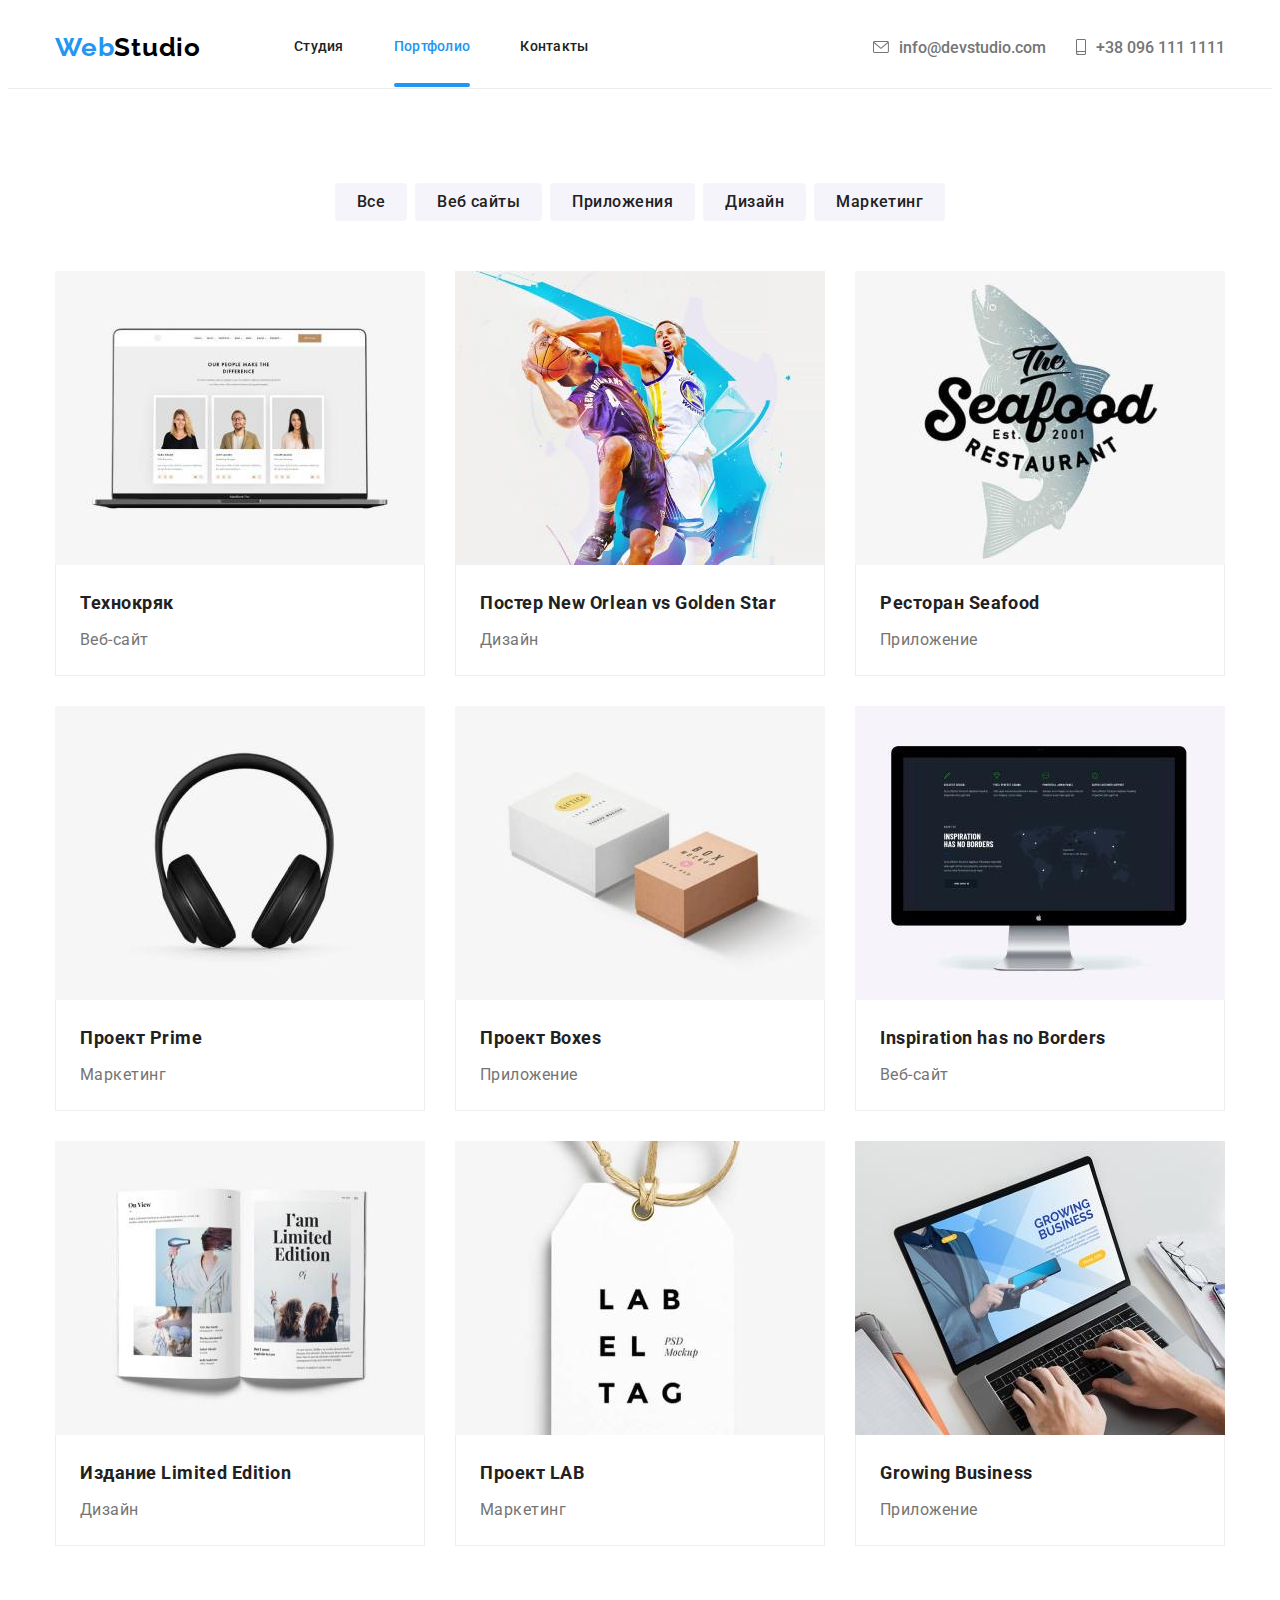
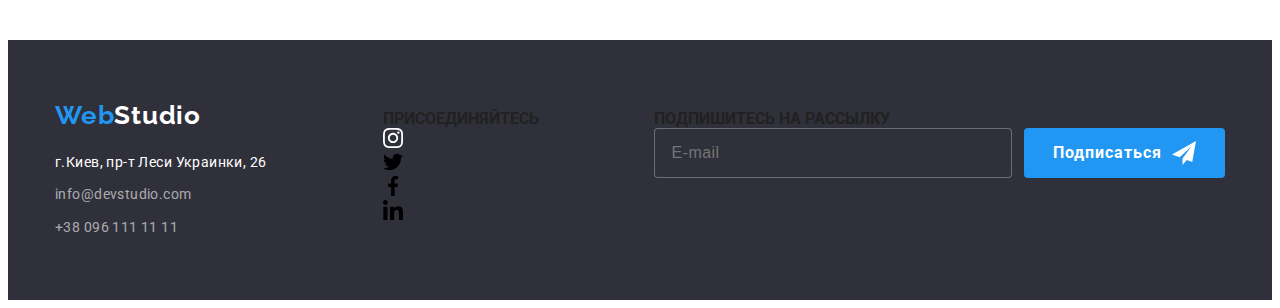
==== commit d005518b: "fix_class-css" ====
--- a/portfolio.html
+++ b/portfolio.html
@@ -226,58 +226,58 @@
             </section>
         </main>
 
-        <!-- footer -->
+        <!-- footer navigation -->
         <footer class="footer">
             <div class="container footer-container">
                 <div class="footer-nav">
                     <a class="footer-logo logo link" href="./index.html">Web<span class="footer-logo-light">Studio</span></a>
 
-                    <!-- address -->
+                    <!-- footer address -->
                     <address class="footer-address">
                         <ul class="footer-address-menu list">
                             <li class="footer-address-connect">
                                 <a class="footer-address-link link" href="https://goo.gl/maps/Ejw2aS4fVwMZo3iX7" target="blank" rel="noopener noreferrer">г.Киев, пр-т Леси Украинки, 26</a>
                             </li>
                             <li class="footer-address-connect">
-                                <a class="footer-address-link footer-e-mail link" href="info@devstudio.com">info@devstudio.com</a>
+                                <a class="footer-address-link footer-address-e-mail link" href="info@devstudio.com">info@devstudio.com</a>
                             </li>
                             <li class="footer-address-connect">
-                                <a class="footer-address-link footer-tel link" href="tel:+380961111111">+38 096 111 11 11</a>
+                                <a class="footer-address-link footer-address-tel link" href="tel:+380961111111">+38 096 111 11 11</a>
                             </li>
                         </ul>
                     </address>
                 </div>
 
-                <!-- social-container -->
-                <div class="social-container">
-                    <b class="social-title">
+                <!-- footer social navigation -->
+                <div class="footer-social-container">
+                    <b class="footer-social-title">
                         ПРИСОЕДИНЯЙТЕСЬ
                     </b>
-                    <ul class="social-nav list">
-                        <li class="social-item">
-                            <a href="" class="social-link social-link-dark">
+                    <ul class="footer-social-nav list">
+                        <li class="footer-social-item">
+                            <a href="" class="footer-social-link footer-social-link-dark">
                                 <svg class="social-icon-white" width="20" height="20">
                                     <use href="./images/icons.svg#icon-instagram"></use>
                                 </svg>
                             </a>
                         </li>
-                        <li class="social-item">
-                            <a href="" class="social-link social-link-dark">
-                                <svg class="social-icon-white" width="20" height="20">
+                        <li class="footer-social-item">
+                            <a href="" class="footer-social-link footer-social-link-dark">
+                                <svg class="footer-social-icon-white" width="20" height="20">
                                     <use href="./images/icons.svg#icon-twitter"></use>
                                 </svg>
                             </a>
                         </li>
-                        <li class="social-item">
-                            <a href="" class="social-link social-link-dark">
-                                <svg class="social-icon-white" width="20" height="20">
+                         <li class="footer-social-item">
+                            <a href="" class="footer-social-link footer-social-link-dark">
+                                <svg class="footer-social-icon-white" width="20" height="20">
                                     <use href="./images/icons.svg#icon-facebook"></use>
                                 </svg>
                             </a>
                         </li>
-                        <li class="social-item">
-                            <a href="" class="social-link social-link-dark">
-                                <svg class="social-icon-white" width="20" height="20">
+                        <li class="footer-social-item">
+                            <a href="" class="footer-social-link footer-social-link-dark">
+                                <svg class="footer-social-icon-white" width="20" height="20">
                                     <use href="./images/icons.svg#icon-linkedin"></use>
                                 </svg>
                             </a>
@@ -293,12 +293,12 @@
                             ПОДПИШИТЕСЬ НА РАССЫЛКУ
                         </b>
 
-                        <div class="footer-form-container">
+                        <div class="footer-form-wrapper">
                             <label class="footer-label">
                                 <input class="footer-form-input" type="email" name="user-mail" placeholder="E-mail" />
                             </label>
 
-                            <button class="footer-btn" type="submit">
+                            <button class="footer-form-btn" type="submit">
                                 Подписаться
                                 <svg class="footer-icon-send" width="24" height="24">
                                     <use href="./images/icons.svg#icon-send"></use>
--- a/css/styles.css
+++ b/css/styles.css
@@ -341,7 +341,7 @@
         width: 270px;
     }
 
-    .icon-feature {
+    .feature-icon-wrapper {
         display: flex;
         align-items: center;
         justify-content: center;
@@ -351,6 +351,8 @@
         border-radius: 4px;
         margin-bottom: 30px;
     }
+
+    .feature-icon
 
     .feature-title {
         font-style: normal;
@@ -675,7 +677,7 @@
         color: var(--second-header-color);
     }
     
-     /* --------------- footer --------------- */
+     /* --------------- footer navigation --------------- */
     
     .footer {
         background-color: var(--background-origin-color);
@@ -689,10 +691,14 @@
         justify-content: space-between;
     }
 
+    .footer-nav
+
     /* .footer-nav {
         margin-right: 70px;
     } */
 
+     /* --------------- footer address ---------------  */
+
     .footer-address {
         font-style: normal;
     }
@@ -704,8 +710,6 @@
     .footer-address-connect:not(:last-child) {
         margin-bottom: 9px;
     }
-    
-    /* --------------- footer address ---------------  */
     
     .footer-address-link {
         display: block;
@@ -723,19 +727,21 @@
         color: var(--accent-color);        
     }
     
-    .footer-e-mail, 
-    .footer-tel {
+    .footer-address-e-mail, 
+    .footer-address-tel {
         color: var(--footer-contacts-color);
     }
 
-    /* -------------- footer social-nav ---------------- */
-
-    /* .social-container {
+    /* -------------- footer social navigation ---------------- */
+
+    /* .footer-social-container {
         margin-left: 0;
         margin-right: auto;
     } */
 
-    .social-title {
+ 
+
+    .footer-title {
         font-weight: bold;
         font-size: 14px;
         line-height: 1.14;
@@ -748,32 +754,31 @@
 
     .social-nav {
         display: flex;
-    }
-
+
+    }
+
+    .social-link-dark {
+        background-color: var(--social-link-dark-color);
+    }
 
     .social-icon-white {
         fill: var(--title-color);
     }
 
-
-    .social-link-dark {
-        background-color: var(--social-link-dark-color);
-    }
-
     /* --------------- footer form --------------- */
 
     .footer-form-container {
         display: flex;
-    }
-
-    .form-container {
-        display: flex; 
-        align-items: center;
     }
 
     .footer-form {
         padding-right: 0;
         margin-right: 0;
+    }
+
+    .footer-form-wrapper {
+        display: flex; 
+        align-items: center;
     }
 
     .footer-label {
@@ -801,7 +806,7 @@
         border-color: var(--accent-color);
     }
 
-    .footer-btn {
+    .footer-form-btn {
         display: flex;
         align-items: center;
         font-weight: bold;
